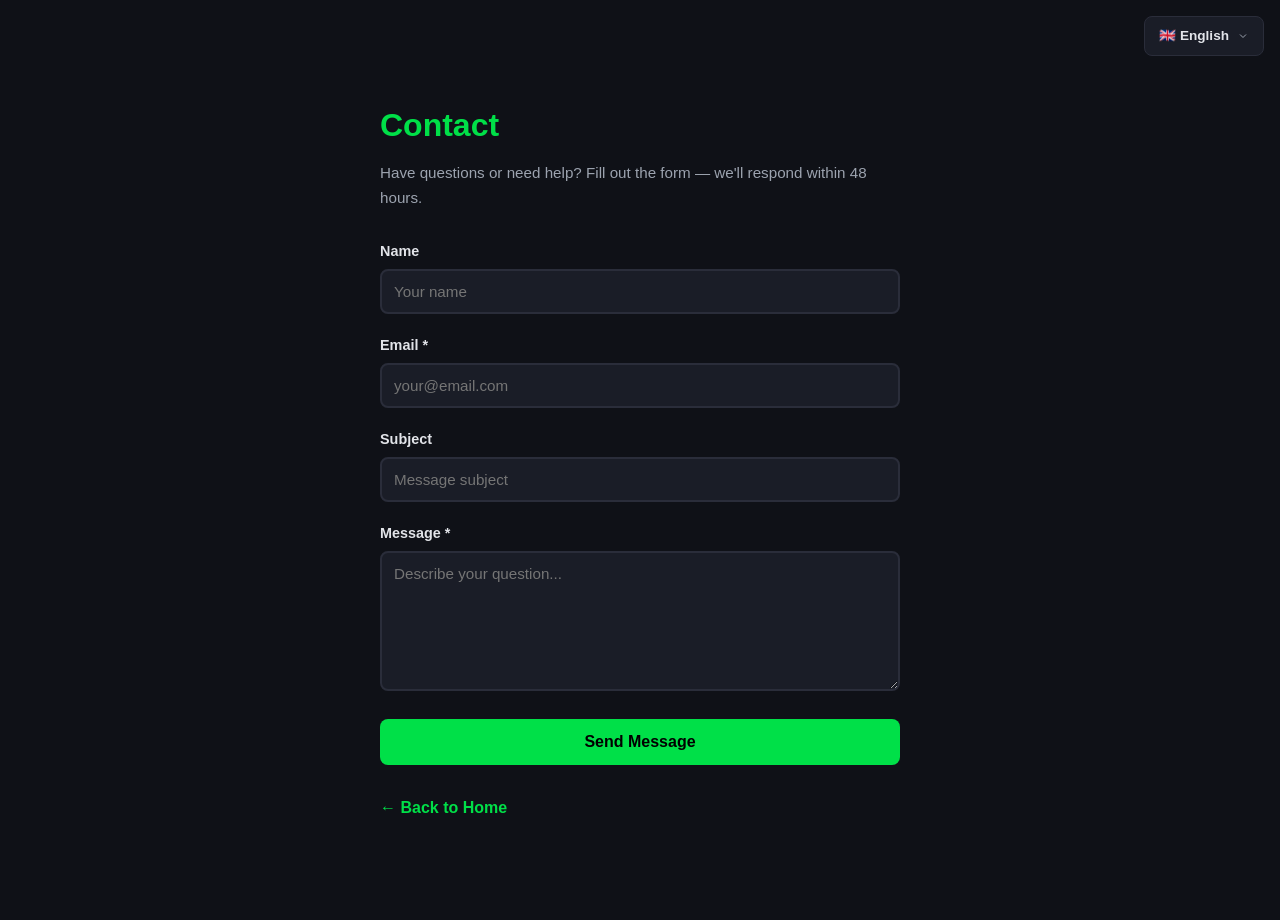
==== docs/contact/index.html @ e5996736 "FIX Update index.html" ====
<!DOCTYPE html>
<html lang="ru">
<head>
    <meta charset="UTF-8">
    <meta name="viewport" content="width=device-width, initial-scale=1.0">
    <title data-i18n="contact_title">Контакты | Cyber Security PRO</title>
    <link rel="stylesheet" href="../../css/style.css">
    <script src="../../js/translations.js"></script>
    <style>
        .doc-page { max-width: 600px; margin: 60px auto; padding: 40px; }
        .doc-page h1 { color: var(--green); margin-bottom: 10px; font-size: 2rem; }
        .doc-page > p { color: var(--text-secondary); margin-bottom: 30px; font-size: 0.95rem; }
        .form-group { margin-bottom: 20px; }
        .form-group label { display: block; color: var(--text); margin-bottom: 6px; font-size: 0.9rem; font-weight: 600; }
        .form-group input, .form-group textarea { 
            width: 100%; padding: 12px; background: var(--bg-card); 
            border: 2px solid var(--border); border-radius: var(--radius-sm); 
            color: var(--text); font-size: 0.95rem; font-family: var(--font);
            box-sizing: border-box;
        }
        .form-group input:focus, .form-group textarea:focus { border-color: var(--green); outline: none; }
        .form-group textarea { min-height: 140px; resize: vertical; }
        .btn-submit { 
            width: 100%; padding: 14px; background: var(--green); color: #000; 
            border: none; border-radius: var(--radius-sm); font-size: 1rem; 
            font-weight: 700; cursor: pointer; transition: all 0.2s;
        }
        .btn-submit:hover { background: var(--green-dark); }
        .btn-submit:disabled { opacity: 0.5; cursor: not-allowed; }
        .form-success { display: none; text-align: center; padding: 40px; color: var(--green); font-size: 1.1rem; }
        .form-error { color: var(--red); font-size: 0.85rem; margin-top: 4px; display: none; }
        .back-link { display: inline-block; margin-top: 30px; color: var(--green); text-decoration: none; font-weight: 600; }
        .back-link:hover { text-decoration: underline; }
        .honeypot { position: absolute; left: -9999px; opacity: 0; }
        .lang-switcher { position: fixed; top: 16px; right: 16px; z-index: 100; font-size: 0.8rem; }
        .lang-current { display: flex; align-items: center; gap: 8px; background: var(--bg-card); border: 1px solid var(--border); padding: 8px 14px; border-radius: var(--radius-sm); cursor: pointer; color: var(--text); font-weight: 600; white-space: nowrap; transition: all 0.2s; user-select: none; }
        .lang-current:hover { border-color: var(--green); }
        .lang-current.open { border-color: var(--green); box-shadow: 0 0 12px var(--green-glow); }
        .lang-current span { font-size: 0.85rem; }
        .lang-arrow { transition: transform 0.2s; color: var(--text-secondary); }
        .lang-current.open .lang-arrow { transform: rotate(180deg); }
        .lang-dropdown { position: absolute; top: calc(100% + 4px); right: 0; background: var(--bg-card); border: 1px solid var(--border); border-radius: var(--radius-sm); min-width: 180px; max-height: 320px; overflow-y: auto; box-shadow: 0 8px 24px rgba(0, 0, 0, 0.5); animation: fadeIn 0.15s ease; scrollbar-width: thin; scrollbar-color: var(--green) transparent; }
        .lang-dropdown::-webkit-scrollbar { width: 4px; }
        .lang-dropdown::-webkit-scrollbar-track { background: transparent; border-radius: 2px; }
        .lang-dropdown::-webkit-scrollbar-thumb { background: var(--green); border-radius: 2px; }
        @keyframes fadeIn { from { opacity: 0; transform: translateY(-4px); } to { opacity: 1; transform: translateY(0); } }
        .lang-option { display: flex; align-items: center; gap: 10px; padding: 10px 16px; cursor: pointer; color: var(--text-secondary); font-size: 0.85rem; transition: all 0.15s; }
        .lang-option:hover { background: rgba(0, 224, 72, 0.05); color: var(--text); }
        .lang-option.active { color: var(--green); font-weight: 700; background: rgba(0, 224, 72, 0.08); }
    </style>
</head>
<body>

<div id="lang-switcher" class="lang-switcher"></div>

<div class="doc-page">
    <h1 data-i18n="contact_title">Контакты</h1>
    <p data-i18n="contact_desc">Есть вопросы, предложения или нужна помощь? Заполните форму — мы ответим в течение 48 часов.</p>
    
    <form id="contact-form" onsubmit="return submitForm(event)">
        <div class="form-group">
            <label data-i18n="contact_name">Имя</label>
            <input type="text" name="name" data-i18n-placeholder="contact_name_placeholder" placeholder="Ваше имя">
        </div>
        <div class="form-group">
            <label data-i18n="contact_email">Email *</label>
            <input type="email" name="email" required data-i18n-placeholder="contact_email_placeholder" placeholder="your@email.com">
            <div class="form-error" id="email-error" data-i18n="contact_email_error">Введите корректный email</div>
        </div>
        <div class="form-group">
            <label data-i18n="contact_subject">Тема</label>
            <input type="text" name="subject" data-i18n-placeholder="contact_subject_placeholder" placeholder="Тема сообщения">
        </div>
        <div class="form-group">
            <label data-i18n="contact_message">Сообщение *</label>
            <textarea name="message" required data-i18n-placeholder="contact_message_placeholder" placeholder="Опишите ваш вопрос..."></textarea>
        </div>
        <input type="text" name="honeypot" class="honeypot" tabindex="-1" autocomplete="off">
        <button type="submit" class="btn-submit" data-i18n="contact_send">Отправить сообщение</button>
    </form>
    
    <div class="form-success" id="form-success">
        <div style="font-size: 3rem; margin-bottom: 16px;">✅</div>
        <p data-i18n="contact_success">Сообщение отправлено! Мы ответим в течение 48 часов.</p>
    </div>
    
    <a href="../../" class="back-link" data-i18n="back_home">← На главную</a>
</div>

<script>
var I18n = {
    current: 'ru',
    languages: {
        ru: { name: 'Русский', flag: '🇷🇺' },
        en: { name: 'English', flag: '🇬🇧' },
        de: { name: 'Deutsch', flag: '🇩🇪' },
        fr: { name: 'Français', flag: '🇫🇷' },
        it: { name: 'Italiano', flag: '🇮🇹' },
        es: { name: 'Español', flag: '🇪🇸' },
        pt: { name: 'Português', flag: '🇧🇷' },
        zh: { name: '中文', flag: '🇨🇳' },
        ja: { name: '日本語', flag: '🇯🇵' },
        ko: { name: '한국어', flag: '🇰🇷' }
    },
    init: function() {
        var lang = this.getSavedLanguage() || this.getBrowserLanguage();
        if (!this.languages[lang]) lang = 'en';
        this.setLanguage(lang);
        this.renderSwitcher();
    },
    getSavedLanguage: function() { return localStorage.getItem('cs_lang'); },
    getBrowserLanguage: function() {
        var lang = navigator.language || navigator.userLanguage || 'en';
        return lang.split('-')[0];
    },
    setLanguage: function(lang) {
        this.current = lang;
        localStorage.setItem('cs_lang', lang);
        document.documentElement.lang = lang;
        document.querySelectorAll('[data-i18n]').forEach(function(el) {
            var key = el.getAttribute('data-i18n');
            if (ContactTranslations[lang] && ContactTranslations[lang][key]) {
                el.textContent = ContactTranslations[lang][key];
            }
        });
        document.querySelectorAll('[data-i18n-placeholder]').forEach(function(el) {
            var key = el.getAttribute('data-i18n-placeholder');
            if (ContactTranslations[lang] && ContactTranslations[lang][key]) {
                el.placeholder = ContactTranslations[lang][key];
            }
        });
        document.querySelectorAll('.lang-option').forEach(function(opt) {
            opt.classList.toggle('active', opt.getAttribute('data-lang') === lang);
        });
        var currentBtn = document.querySelector('.lang-current span');
        if (currentBtn && this.languages[lang]) {
            currentBtn.textContent = this.languages[lang].flag + ' ' + this.languages[lang].name;
        }
    },
    renderSwitcher: function() {
        var container = document.getElementById('lang-switcher');
        if (!container) return;
        var current = this.languages[this.current] || this.languages['en'];
        var html = '<div class="lang-current" onclick="I18n.toggleSwitcher()"><span>' + current.flag + ' ' + current.name + '</span><svg class="lang-arrow" width="12" height="12" viewBox="0 0 24 24" fill="none" stroke="currentColor" stroke-width="2"><polyline points="6 9 12 15 18 9"/></svg></div><div class="lang-dropdown" id="lang-dropdown" style="display:none;">';
        for (var code in this.languages) {
            var lang = this.languages[code];
            var active = code === this.current ? ' active' : '';
            html += '<div class="lang-option' + active + '" data-lang="' + code + '" onclick="I18n.setLanguage(\'' + code + '\')"><span>' + lang.flag + ' ' + lang.name + '</span></div>';
        }
        html += '</div>';
        container.innerHTML = html;
    },
    toggleSwitcher: function() {
        var dropdown = document.getElementById('lang-dropdown');
        var btn = document.querySelector('.lang-current');
        if (dropdown) {
            var isOpen = dropdown.style.display === 'block';
            dropdown.style.display = isOpen ? 'none' : 'block';
            if (btn) btn.classList.toggle('open', !isOpen);
        }
    },
    closeDropdown: function() {
        var dropdown = document.getElementById('lang-dropdown');
        var btn = document.querySelector('.lang-current');
        if (dropdown) dropdown.style.display = 'none';
        if (btn) btn.classList.remove('open');
    }
};

document.addEventListener('click', function(e) {
    if (!e.target.closest('#lang-switcher')) I18n.closeDropdown();
});

var ContactTranslations = {
    ru: {
        contact_title: 'Контакты',
        contact_desc: 'Есть вопросы, предложения или нужна помощь? Заполните форму — мы ответим в течение 48 часов.',
        contact_name: 'Имя',
        contact_name_placeholder: 'Ваше имя',
        contact_email: 'Email *',
        contact_email_placeholder: 'your@email.com',
        contact_email_error: 'Введите корректный email',
        contact_subject: 'Тема',
        contact_subject_placeholder: 'Тема сообщения',
        contact_message: 'Сообщение *',
        contact_message_placeholder: 'Опишите ваш вопрос...',
        contact_send: 'Отправить сообщение',
        contact_success: 'Сообщение отправлено! Мы ответим в течение 48 часов.',
        back_home: '← На главную'
    },
    en: {
        contact_title: 'Contact',
        contact_desc: 'Have questions or need help? Fill out the form — we\'ll respond within 48 hours.',
        contact_name: 'Name',
        contact_name_placeholder: 'Your name',
        contact_email: 'Email *',
        contact_email_placeholder: 'your@email.com',
        contact_email_error: 'Enter a valid email',
        contact_subject: 'Subject',
        contact_subject_placeholder: 'Message subject',
        contact_message: 'Message *',
        contact_message_placeholder: 'Describe your question...',
        contact_send: 'Send Message',
        contact_success: 'Message sent! We\'ll respond within 48 hours.',
        back_home: '← Back to Home'
    },
    de: {
        contact_title: 'Kontakt',
        contact_desc: 'Haben Sie Fragen? Füllen Sie das Formular aus — wir antworten innerhalb von 48 Stunden.',
        contact_name: 'Name',
        contact_name_placeholder: 'Ihr Name',
        contact_email: 'Email *',
        contact_email_placeholder: 'ihre@email.de',
        contact_email_error: 'Gültige Email eingeben',
        contact_subject: 'Betreff',
        contact_subject_placeholder: 'Betreff der Nachricht',
        contact_message: 'Nachricht *',
        contact_message_placeholder: 'Beschreiben Sie Ihre Frage...',
        contact_send: 'Nachricht senden',
        contact_success: 'Nachricht gesendet! Wir antworten innerhalb von 48 Stunden.',
        back_home: '← Zur Startseite'
    },
    fr: {
        contact_title: 'Contact',
        contact_desc: 'Des questions? Remplissez le formulaire — nous répondons sous 48 heures.',
        contact_name: 'Nom',
        contact_name_placeholder: 'Votre nom',
        contact_email: 'Email *',
        contact_email_placeholder: 'votre@email.fr',
        contact_email_error: 'Email valide requis',
        contact_subject: 'Sujet',
        contact_subject_placeholder: 'Sujet du message',
        contact_message: 'Message *',
        contact_message_placeholder: 'Décrivez votre question...',
        contact_send: 'Envoyer',
        contact_success: 'Message envoyé! Nous répondons sous 48 heures.',
        back_home: "← Retour à l'accueil"
    },
    it: {
        contact_title: 'Contatti',
        contact_desc: 'Hai domande? Compila il modulo — rispondiamo entro 48 ore.',
        contact_name: 'Nome',
        contact_name_placeholder: 'Il tuo nome',
        contact_email: 'Email *',
        contact_email_placeholder: 'tua@email.it',
        contact_email_error: 'Inserisci email valida',
        contact_subject: 'Oggetto',
        contact_subject_placeholder: 'Oggetto del messaggio',
        contact_message: 'Messaggio *',
        contact_message_placeholder: 'Descrivi la tua domanda...',
        contact_send: 'Invia',
        contact_success: 'Messaggio inviato! Rispondiamo entro 48 ore.',
        back_home: '← Torna alla home'
    },
    es: {
        contact_title: 'Contacto',
        contact_desc: '¿Tiene preguntas? Rellene el formulario — respondemos en 48 horas.',
        contact_name: 'Nombre',
        contact_name_placeholder: 'Su nombre',
        contact_email: 'Email *',
        contact_email_placeholder: 'su@email.es',
        contact_email_error: 'Email válido requerido',
        contact_subject: 'Asunto',
        contact_subject_placeholder: 'Asunto del mensaje',
        contact_message: 'Mensaje *',
        contact_message_placeholder: 'Describa su pregunta...',
        contact_send: 'Enviar',
        contact_success: '¡Mensaje enviado! Respondemos en 48 horas.',
        back_home: '← Volver al inicio'
    },
    pt: {
        contact_title: 'Contato',
        contact_desc: 'Tem dúvidas? Preencha o formulário — respondemos em até 48 horas.',
        contact_name: 'Nome',
        contact_name_placeholder: 'Seu nome',
        contact_email: 'Email *',
        contact_email_placeholder: 'seu@email.com.br',
        contact_email_error: 'Email válido obrigatório',
        contact_subject: 'Assunto',
        contact_subject_placeholder: 'Assunto da mensagem',
        contact_message: 'Mensagem *',
        contact_message_placeholder: 'Descreva sua dúvida...',
        contact_send: 'Enviar',
        contact_success: 'Mensagem enviada! Respondemos em até 48 horas.',
        back_home: '← Voltar ao início'
    },
    zh: {
        contact_title: '联系我们',
        contact_desc: '有问题？填写表格—我们在48小时内回复。',
        contact_name: '姓名',
        contact_name_placeholder: '您的姓名',
        contact_email: '邮箱 *',
        contact_email_placeholder: 'your@email.com',
        contact_email_error: '请输入有效邮箱',
        contact_subject: '主题',
        contact_subject_placeholder: '消息主题',
        contact_message: '消息 *',
        contact_message_placeholder: '描述您的问题...',
        contact_send: '发送消息',
        contact_success: '消息已发送！我们在48小时内回复。',
        back_home: '← 返回首页'
    },
    ja: {
        contact_title: 'お問い合わせ',
        contact_desc: 'ご質問がありますか？フォームにご記入ください—48時間以内に回答します。',
        contact_name: 'お名前',
        contact_name_placeholder: 'お名前',
        contact_email: 'メールアドレス *',
        contact_email_placeholder: 'your@email.jp',
        contact_email_error: '有効なメールアドレスを入力',
        contact_subject: '件名',
        contact_subject_placeholder: 'メッセージの件名',
        contact_message: 'メッセージ *',
        contact_message_placeholder: 'ご質問内容を記入...',
        contact_send: '送信',
        contact_success: '送信しました！48時間以内に回答します。',
        back_home: '← ホームに戻る'
    },
    ko: {
        contact_title: '문의하기',
        contact_desc: '질문이 있으신가요? 양식을 작성해 주세요—48시간 이내에 답변드립니다.',
        contact_name: '이름',
        contact_name_placeholder: '이름',
        contact_email: '이메일 *',
        contact_email_placeholder: 'your@email.kr',
        contact_email_error: '유효한 이메일을 입력하세요',
        contact_subject: '제목',
        contact_subject_placeholder: '메시지 제목',
        contact_message: '메시지 *',
        contact_message_placeholder: '질문 내용을 설명해 주세요...',
        contact_send: '보내기',
        contact_success: '전송되었습니다! 48시간 이내에 답변드립니다.',
        back_home: '← 홈으로'
    }
};

for (var lang in ContactTranslations) {
    if (lang === 'en') continue;
    for (var key in ContactTranslations.en) {
        if (!ContactTranslations[lang][key]) {
            ContactTranslations[lang][key] = ContactTranslations.en[key];
        }
    }
}

async function submitForm(e) {
    e.preventDefault();
    var form = document.getElementById('contact-form');
    var success = document.getElementById('form-success');
    var emailError = document.getElementById('email-error');
    var btn = form.querySelector('.btn-submit');
    
    var email = form.email.value.trim();
    if (!email.includes('@') || !email.includes('.')) {
        emailError.style.display = 'block';
        return false;
    }
    emailError.style.display = 'none';
    
    var data = {
        name: form.name.value.trim(),
        email: email,
        subject: form.subject.value.trim(),
        message: form.message.value.trim(),
        honeypot: form.honeypot.value
    };
    
    btn.textContent = '⏳ Отправка...';
    btn.disabled = true;
    
    try {
        var resp = await fetch('../../api/send-message.php', {
            method: 'POST',
            headers: {'Content-Type': 'application/json'},
            body: JSON.stringify(data)
        });
        if (resp.ok) {
            form.style.display = 'none';
            success.style.display = 'block';
        } else {
            alert('Ошибка отправки. Попробуйте позже.');
        }
    } catch (err) {
        alert('Ошибка соединения.');
    }
    
    btn.textContent = ContactTranslations[I18n.current].contact_send || 'Send Message';
    btn.disabled = false;
    return false;
}

document.addEventListener('DOMContentLoaded', function() { I18n.init(); });
</script>
</body>
</html>
---- css/style.css ----
/* ============================================ */
/* RESET & BASE */
/* ============================================ */
:root {
    --bg: #0f1117;
    --bg-card: #1a1d27;
    --bg-card-hover: #1e2130;
    --border: #2a2d3a;
    --border-light: rgba(255, 255, 255, 0.06);
    --text: #e2e4e9;
    --text-secondary: #9ca3af;
    --text-muted: #6b7280;
    --green: #00e048;
    --green-dark: #00b038;
    --green-glow: rgba(0, 224, 72, 0.15);
    --red: #ff4040;
    --yellow: #ffb800;
    --blue: #00c0e8;
    --radius: 12px;
    --radius-sm: 8px;
    --font: 'Inter', -apple-system, BlinkMacSystemFont, 'Segoe UI', Roboto, sans-serif;
}

* { margin: 0; padding: 0; box-sizing: border-box; }
html { scroll-behavior: smooth; }

body {
    font-family: var(--font);
    background: var(--bg);
    color: var(--text);
    line-height: 1.6;
    -webkit-font-smoothing: antialiased;
}

.container { max-width: 1200px; margin: 0 auto; padding: 0 24px; }

/* ============================================ */
/* SECTION TITLES */
/* ============================================ */
.section-title {
    font-size: 2.2rem; font-weight: 900; color: #fff;
    text-align: center; margin-bottom: 12px;
}

.section-subtitle {
    font-size: 1.1rem; color: var(--text-secondary);
    text-align: center; max-width: 700px; margin: 0 auto 50px;
}

/* ============================================ */
/* HERO */
/* ============================================ */
.hero {
    padding: 100px 0 80px; text-align: center;
    background: radial-gradient(ellipse at 50% 0%, rgba(0, 224, 72, 0.08) 0%, transparent 60%);
}

.hero-logo { display: flex; align-items: center; justify-content: center; gap: 12px; margin-bottom: 30px; }
.hero-shield { font-size: 3.5rem; filter: drop-shadow(0 0 25px rgba(0, 224, 72, 0.5)); }
.hero-brand { font-size: 2.5rem; font-weight: 900; color: #fff; letter-spacing: -0.02em; }
.hero-badge-pro { background: var(--green); color: #000; padding: 6px 18px; border-radius: 8px; font-size: 1rem; font-weight: 800; letter-spacing: 0.05em; }

.hero-title { font-size: 3.5rem; font-weight: 900; color: #fff; line-height: 1.2; margin-bottom: 20px; }
.text-green { color: var(--green); text-shadow: 0 0 50px rgba(0, 224, 72, 0.4); }

.hero-subtitle { font-size: 1.2rem; color: var(--text-secondary); max-width: 750px; margin: 0 auto 35px; line-height: 1.7; }

.hero-buttons { display: flex; gap: 16px; justify-content: center; flex-wrap: wrap; margin-bottom: 60px; }

.btn { display: inline-block; padding: 16px 32px; border-radius: var(--radius-sm); font-weight: 700; font-size: 1.05rem; text-decoration: none; cursor: pointer; transition: all 0.2s; }
.btn-green { background: var(--green); color: #000; box-shadow: 0 0 30px rgba(0, 224, 72, 0.3); }
.btn-green:hover { background: var(--green-dark); box-shadow: 0 0 50px rgba(0, 224, 72, 0.5); transform: translateY(-2px); }
.btn-outline { background: transparent; color: var(--text); border: 2px solid var(--border); }
.btn-outline:hover { border-color: var(--green); color: var(--green); }

.hero-stats { display: flex; justify-content: center; gap: 60px; flex-wrap: wrap; }
.stat { text-align: center; }
.stat-number { display: block; font-size: 2.5rem; font-weight: 900; color: var(--green); text-shadow: 0 0 20px rgba(0, 224, 72, 0.3); }
.stat-label { font-size: 0.85rem; color: var(--text-secondary); margin-top: 4px; }

/* ============================================ */
/* THREATS */
/* ============================================ */
.threats { padding: 80px 0; }
.threats-grid { display: grid; grid-template-columns: repeat(4, 1fr); gap: 20px; }
.threat-card { background: var(--bg-card); border: 1px solid var(--border); border-radius: var(--radius); padding: 30px; transition: all 0.2s; }
.threat-card:hover { border-color: var(--green); box-shadow: 0 0 25px var(--green-glow); transform: translateY(-2px); }
.threat-icon { font-size: 2.5rem; margin-bottom: 16px; }
.threat-card h3 { font-size: 1.05rem; color: #fff; margin-bottom: 10px; }
.threat-card p { font-size: 0.88rem; color: var(--text-secondary); line-height: 1.65; }

/* ============================================ */
/* COMPARISON TABLE */
/* ============================================ */
.comparison { padding: 80px 0; background: rgba(255, 255, 255, 0.01); }
.comparison-table-wrap { overflow-x: auto; }
.comparison-table { width: 100%; border-collapse: collapse; font-size: 0.9rem; }
.comparison-table th { padding: 14px 20px; text-align: left; color: var(--text-secondary); font-weight: 700; text-transform: uppercase; font-size: 0.75rem; letter-spacing: 0.05em; border-bottom: 2px solid var(--border); }
.col-free { color: var(--text-secondary) !important; }
.col-pro { color: var(--green) !important; }
.comparison-table td { padding: 12px 20px; border-bottom: 1px solid var(--border-light); color: var(--text); }
.comparison-table tr:hover td { background: rgba(0, 224, 72, 0.02); }
.comparison-table .divider td { padding: 20px 20px 10px; color: var(--green); font-weight: 700; font-size: 0.85rem; border-bottom: 2px solid var(--border); background: none !important; }

/* ============================================ */
/* PRO FEATURES */
/* ============================================ */
.pro-features { padding: 80px 0; }
.pro-features-grid { display: grid; grid-template-columns: repeat(2, 1fr); gap: 20px; }
.pro-feature-card { background: var(--bg-card); border: 1px solid var(--border); border-radius: var(--radius); padding: 30px; transition: all 0.2s; }
.pro-feature-card:hover { border-color: var(--green); box-shadow: 0 0 25px var(--green-glow); }
.pro-feature-card h3 { font-size: 1.1rem; color: var(--green); margin-bottom: 12px; }
.pro-feature-card p { font-size: 0.9rem; color: var(--text-secondary); line-height: 1.7; }

/* ============================================ */
/* PRICING */
/* ============================================ */
.pricing-section { padding: 80px 0; background: rgba(255, 255, 255, 0.01); }
.pricing { display: grid; grid-template-columns: repeat(3, 1fr); gap: 24px; margin-bottom: 30px; }
.plan { background: var(--bg-card); border: 2px solid var(--border); border-radius: var(--radius); padding: 35px 30px; text-align: center; transition: all 0.3s; position: relative; display: flex; flex-direction: column; }
.plan:hover { border-color: var(--green); box-shadow: 0 0 30px var(--green-glow); transform: translateY(-4px); }
.plan.featured { border-color: var(--green); box-shadow: 0 0 40px var(--green-glow); }
.plan-badge { position: absolute; top: -14px; left: 50%; transform: translateX(-50%); background: var(--green); color: #000; padding: 6px 20px; border-radius: 20px; font-size: 0.8rem; font-weight: 700; }
.plan-name { font-size: 1.3rem; font-weight: 700; color: #fff; margin-bottom: 8px; }
.plan-price { font-size: 2.5rem; font-weight: 900; color: var(--green); margin-bottom: 8px; }
.plan-price span { font-size: 0.9rem; color: var(--text-secondary); font-weight: 400; }
.plan-price span:last-child {
    font-size: 0.9rem;
    color: var(--text-secondary);
    font-weight: 400;
}
.plan-desc { font-size: 0.85rem; color: var(--text-muted); margin-bottom: 20px; }
.plan ul { list-style: none; text-align: left; margin-bottom: 25px; flex-grow: 1; }
.plan li { padding: 8px 0; color: var(--text-secondary); font-size: 0.9rem; border-bottom: 1px solid var(--border-light); }
.plan li:last-child { border-bottom: none; }
.btn-buy { width: 100%; padding: 14px; background: var(--green); color: #000; border: none; border-radius: var(--radius-sm); font-size: 1rem; font-weight: 700; cursor: pointer; transition: all 0.2s; margin-top: auto; }
.btn-buy:hover { background: var(--green-dark); box-shadow: 0 0 30px rgba(0, 224, 72, 0.4); }
.payment-methods { text-align: center; color: var(--text-secondary); font-size: 0.9rem; padding: 16px; background: var(--bg-card); border-radius: var(--radius); border: 1px solid var(--border); }

/* ============================================ */
/* HOW IT WORKS */
/* ============================================ */
.how-it-works { padding: 80px 0; }
.steps { display: grid; grid-template-columns: repeat(4, 1fr); gap: 24px; }
.step { text-align: center; padding: 30px 20px; background: var(--bg-card); border: 1px solid var(--border); border-radius: var(--radius); transition: all 0.2s; }
.step:hover { border-color: var(--green); }
.step-number { display: flex; align-items: center; justify-content: center; width: 50px; height: 50px; background: var(--green); color: #000; border-radius: 50%; font-size: 1.3rem; font-weight: 900; margin: 0 auto 16px; }
.step h3 { font-size: 1rem; color: #fff; margin-bottom: 8px; }
.step p { font-size: 0.85rem; color: var(--text-secondary); }

/* ============================================ */
/* FAQ */
/* ============================================ */
.faq { padding: 80px 0; background: rgba(255, 255, 255, 0.01); }
.faq-item { background: var(--bg-card); border: 1px solid var(--border); border-radius: var(--radius); padding: 24px 30px; margin-bottom: 16px; transition: all 0.2s; }
.faq-item:hover { border-color: rgba(0, 224, 72, 0.2); }
.faq-item h3 { font-size: 1.05rem; color: var(--green); margin-bottom: 8px; }
.faq-item p { font-size: 0.9rem; color: var(--text-secondary); line-height: 1.65; }
.faq-item a { color: var(--green); text-decoration: underline; }

/* ============================================ */
/* CTA FINAL */
/* ============================================ */
.cta-final {
    padding: 80px 0;
    background: linear-gradient(180deg, rgba(0, 224, 72, 0.02) 0%, transparent 40%);
}

.cta-final-grid {
    display: grid;
    grid-template-columns: repeat(3, 1fr);
    gap: 24px;
}

.cta-card {
    background: var(--bg-card);
    border: 1px solid var(--border);
    border-radius: var(--radius);
    padding: 35px 30px;
    transition: all 0.3s;
    display: flex;
    flex-direction: column;
}

.cta-card:hover {
    border-color: var(--green);
    box-shadow: 0 0 30px var(--green-glow);
    transform: translateY(-2px);
}

.cta-card-guarantee {
    border-color: rgba(0, 224, 72, 0.2);
}

.cta-card-action {
    background: linear-gradient(135deg, rgba(0, 224, 72, 0.05), rgba(0, 192, 232, 0.03));
    border-color: rgba(0, 224, 72, 0.3);
}

.cta-card-icon {
    font-size: 2.5rem;
    margin-bottom: 16px;
}

.cta-card h3 {
    font-size: 1.15rem;
    color: #fff;
    margin-bottom: 20px;
    font-weight: 700;
}

.cta-stats-list {
    list-style: none;
    flex-grow: 1;
}

.cta-stats-list li {
    padding: 10px 0;
    color: var(--text-secondary);
    font-size: 0.9rem;
    border-bottom: 1px solid var(--border-light);
    display: flex;
    align-items: center;
    gap: 8px;
}

.cta-stats-list li:last-child {
    border-bottom: none;
}

.cta-stat-num {
    color: var(--green);
    font-weight: 700;
    font-family: var(--font-mono, monospace);
    font-size: 0.9rem;
    white-space: nowrap;
}

.cta-guarantee-list {
    list-style: none;
    flex-grow: 1;
}

.cta-guarantee-list li {
    padding: 10px 0;
    color: var(--text-secondary);
    font-size: 0.9rem;
    border-bottom: 1px solid var(--border-light);
}

.cta-guarantee-list li:last-child {
    border-bottom: none;
}

.cta-card-action p {
    color: var(--text-secondary);
    font-size: 0.9rem;
    margin-bottom: 20px;
}

.cta-buttons {
    display: flex;
    flex-direction: column;
    gap: 12px;
    margin-bottom: 20px;
}

.cta-buttons .btn {
    text-align: center;
}

.cta-contact {
    margin-top: auto;
    font-size: 0.85rem;
    color: var(--text-secondary);
}

.cta-contact a {
    color: var(--green);
    text-decoration: none;
}

.cta-contact a:hover {
    text-decoration: underline;
}

@media (max-width: 900px) {
    .cta-final-grid {
        grid-template-columns: 1fr;
    }
}

/* ============================================ */
/* FOOTER */
/* ============================================ */
.footer { padding: 40px 0; text-align: center; border-top: 1px solid var(--border); color: var(--text-secondary); font-size: 0.85rem; }
.footer a { color: var(--green); text-decoration: none; }
.footer a:hover { text-decoration: underline; }
.copyright { color: var(--text-muted); font-size: 0.75rem; margin-top: 12px; }
.footer-links {
    margin: 12px 0;
    font-size: 0.8rem;
}

.footer-links a {
    color: var(--text-secondary);
    text-decoration: underline;
}

.footer-links a:hover {
    color: var(--green);
}

.footer-links span {
    color: var(--text-muted);
    margin: 0 8px;
}

/* ============================================ */
/* MODAL */
/* ============================================ */
.modal { position: fixed; top: 0; left: 0; right: 0; bottom: 0; background: rgba(0, 0, 0, 0.8); display: flex; align-items: center; justify-content: center; z-index: 1000; }
.modal-content { background: var(--bg-card); border: 2px solid var(--border); border-radius: var(--radius); padding: 35px; max-width: 420px; width: 100%; text-align: center; }
.modal-content h2 { font-size: 1.2rem; color: #fff; margin-bottom: 8px; }
.modal-content p { font-size: 0.85rem; color: var(--text-secondary); margin-bottom: 20px; }
.modal-content input { width: 100%; padding: 12px; background: #111318; border: 2px solid var(--border); border-radius: var(--radius-sm); color: #fff; font-size: 1rem; margin-bottom: 16px; }
.modal-content input:focus { border-color: var(--green); outline: none; }
.btn-cancel { background: transparent; color: var(--text-secondary); border: 1px solid var(--border); padding: 12px 24px; border-radius: var(--radius-sm); cursor: pointer; margin-top: 8px; font-size: 0.9rem; }

/* ============================================ */
/* RESPONSIVE */
/* ============================================ */
@media (max-width: 1000px) { .threats-grid { grid-template-columns: repeat(2, 1fr); } }
@media (max-width: 768px) {
    .threats-grid, .pro-features-grid, .pricing, .steps { grid-template-columns: 1fr; }
    .hero-title { font-size: 2rem; }
    .hero-brand { font-size: 1.5rem; }
    .hero-shield { font-size: 2.5rem; }
    .hero-stats { gap: 30px; }
    .section-title { font-size: 1.6rem; }
}

/* ============================================ */
/* LANGUAGE SWITCHER */
/* ============================================ */
.lang-switcher {
    position: fixed;
    top: 16px;
    right: 16px;
    z-index: 100;
    font-size: 0.8rem;
}

.lang-current {
    display: flex;
    align-items: center;
    gap: 8px;
    background: var(--bg-card);
    border: 1px solid var(--border);
    padding: 8px 14px;
    border-radius: var(--radius-sm);
    cursor: pointer;
    color: var(--text);
    font-weight: 600;
    white-space: nowrap;
    transition: all 0.2s;
    user-select: none;
}

.lang-current:hover {
    border-color: var(--green);
}

.lang-current.open {
    border-color: var(--green);
    box-shadow: 0 0 12px var(--green-glow);
}

.lang-current span {
    font-size: 0.85rem;
}

.lang-arrow {
    transition: transform 0.2s;
    color: var(--text-secondary);
}

.lang-current.open .lang-arrow {
    transform: rotate(180deg);
}

.lang-dropdown {
    position: absolute;
    top: calc(100% + 4px);
    right: 0;
    background: var(--bg-card);
    border: 1px solid var(--border);
    border-radius: var(--radius-sm);
    min-width: 180px;
    max-height: 320px;
    overflow-y: auto;
    box-shadow: 0 8px 24px rgba(0, 0, 0, 0.5);
    animation: fadeIn 0.15s ease;
    scrollbar-width: thin;
    scrollbar-color: var(--green) transparent;
}

.lang-dropdown::-webkit-scrollbar {
    width: 4px;
}

.lang-dropdown::-webkit-scrollbar-track {
    background: transparent;
    border-radius: 2px;
}

.lang-dropdown::-webkit-scrollbar-thumb {
    background: var(--green);
    border-radius: 2px;
}

.lang-dropdown::-webkit-scrollbar-thumb:hover {
    background: var(--green-dark);
}

@keyframes fadeIn {
    from { opacity: 0; transform: translateY(-4px); }
    to { opacity: 1; transform: translateY(0); }
}

.lang-option {
    display: flex;
    align-items: center;
    gap: 10px;
    padding: 10px 16px;
    cursor: pointer;
    color: var(--text-secondary);
    font-size: 0.85rem;
    transition: all 0.15s;
}

.lang-option:hover {
    background: rgba(0, 224, 72, 0.05);
    color: var(--text);
}

.lang-option.active {
    color: var(--green);
    font-weight: 700;
    background: rgba(0, 224, 72, 0.08);
}

.lang-flag {
    font-size: 1.1rem;
}

.lang-name {
    flex: 1;
}
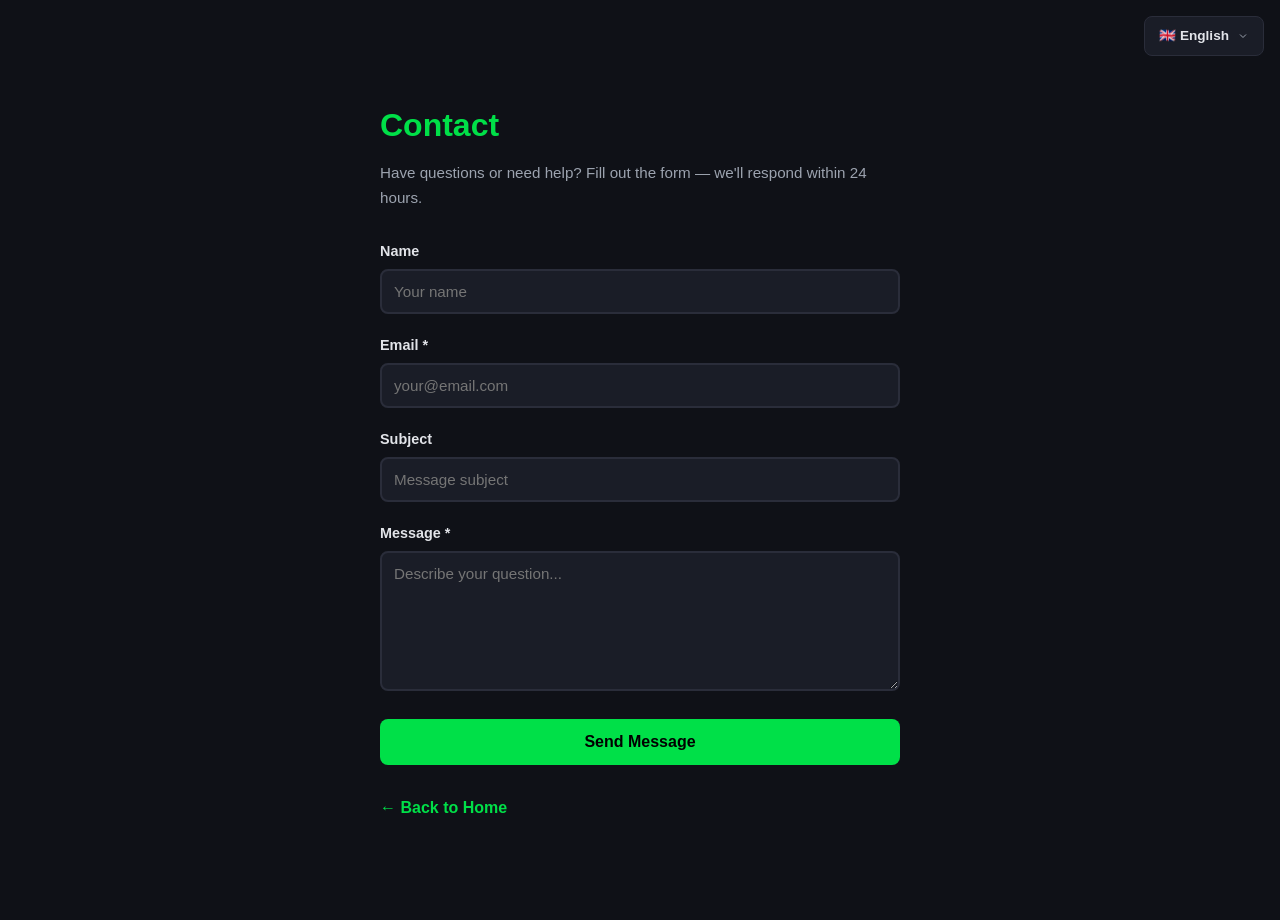
==== commit 222143ce: "FIX Update index.html" ====
--- a/docs/contact/index.html
+++ b/docs/contact/index.html
@@ -55,7 +55,7 @@
 
 <div class="doc-page">
     <h1 data-i18n="contact_title">Контакты</h1>
-    <p data-i18n="contact_desc">Есть вопросы, предложения или нужна помощь? Заполните форму — мы ответим в течение 48 часов.</p>
+    <p data-i18n="contact_desc">Есть вопросы, предложения или нужна помощь? Заполните форму — мы ответим в течение 24 часов.</p>
     
     <form id="contact-form" onsubmit="return submitForm(event)">
         <div class="form-group">
@@ -81,7 +81,7 @@
     
     <div class="form-success" id="form-success">
         <div style="font-size: 3rem; margin-bottom: 16px;">✅</div>
-        <p data-i18n="contact_success">Сообщение отправлено! Мы ответим в течение 48 часов.</p>
+        <p data-i18n="contact_success">Сообщение отправлено! Мы ответим в течение 24 часов.</p>
     </div>
     
     <a href="../../" class="back-link" data-i18n="back_home">← На главную</a>
@@ -174,7 +174,7 @@
 var ContactTranslations = {
     ru: {
         contact_title: 'Контакты',
-        contact_desc: 'Есть вопросы, предложения или нужна помощь? Заполните форму — мы ответим в течение 48 часов.',
+        contact_desc: 'Есть вопросы, предложения или нужна помощь? Заполните форму — мы ответим в течение 24 часов.',
         contact_name: 'Имя',
         contact_name_placeholder: 'Ваше имя',
         contact_email: 'Email *',
@@ -185,12 +185,12 @@
         contact_message: 'Сообщение *',
         contact_message_placeholder: 'Опишите ваш вопрос...',
         contact_send: 'Отправить сообщение',
-        contact_success: 'Сообщение отправлено! Мы ответим в течение 48 часов.',
+        contact_success: 'Сообщение отправлено! Мы ответим в течение 24 часов.',
         back_home: '← На главную'
     },
     en: {
         contact_title: 'Contact',
-        contact_desc: 'Have questions or need help? Fill out the form — we\'ll respond within 48 hours.',
+        contact_desc: 'Have questions or need help? Fill out the form — we\'ll respond within 24 hours.',
         contact_name: 'Name',
         contact_name_placeholder: 'Your name',
         contact_email: 'Email *',
@@ -201,12 +201,12 @@
         contact_message: 'Message *',
         contact_message_placeholder: 'Describe your question...',
         contact_send: 'Send Message',
-        contact_success: 'Message sent! We\'ll respond within 48 hours.',
+        contact_success: 'Message sent! We\'ll respond within 24 hours.',
         back_home: '← Back to Home'
     },
     de: {
         contact_title: 'Kontakt',
-        contact_desc: 'Haben Sie Fragen? Füllen Sie das Formular aus — wir antworten innerhalb von 48 Stunden.',
+        contact_desc: 'Haben Sie Fragen? Füllen Sie das Formular aus — wir antworten innerhalb von 24 Stunden.',
         contact_name: 'Name',
         contact_name_placeholder: 'Ihr Name',
         contact_email: 'Email *',
@@ -217,12 +217,12 @@
         contact_message: 'Nachricht *',
         contact_message_placeholder: 'Beschreiben Sie Ihre Frage...',
         contact_send: 'Nachricht senden',
-        contact_success: 'Nachricht gesendet! Wir antworten innerhalb von 48 Stunden.',
+        contact_success: 'Nachricht gesendet! Wir antworten innerhalb von 24 Stunden.',
         back_home: '← Zur Startseite'
     },
     fr: {
         contact_title: 'Contact',
-        contact_desc: 'Des questions? Remplissez le formulaire — nous répondons sous 48 heures.',
+        contact_desc: 'Des questions? Remplissez le formulaire — nous répondons sous 24 heures.',
         contact_name: 'Nom',
         contact_name_placeholder: 'Votre nom',
         contact_email: 'Email *',
@@ -233,12 +233,12 @@
         contact_message: 'Message *',
         contact_message_placeholder: 'Décrivez votre question...',
         contact_send: 'Envoyer',
-        contact_success: 'Message envoyé! Nous répondons sous 48 heures.',
+        contact_success: 'Message envoyé! Nous répondons sous 24 heures.',
         back_home: "← Retour à l'accueil"
     },
     it: {
         contact_title: 'Contatti',
-        contact_desc: 'Hai domande? Compila il modulo — rispondiamo entro 48 ore.',
+        contact_desc: 'Hai domande? Compila il modulo — rispondiamo entro 24 ore.',
         contact_name: 'Nome',
         contact_name_placeholder: 'Il tuo nome',
         contact_email: 'Email *',
@@ -249,12 +249,12 @@
         contact_message: 'Messaggio *',
         contact_message_placeholder: 'Descrivi la tua domanda...',
         contact_send: 'Invia',
-        contact_success: 'Messaggio inviato! Rispondiamo entro 48 ore.',
+        contact_success: 'Messaggio inviato! Rispondiamo entro 24 ore.',
         back_home: '← Torna alla home'
     },
     es: {
         contact_title: 'Contacto',
-        contact_desc: '¿Tiene preguntas? Rellene el formulario — respondemos en 48 horas.',
+        contact_desc: '¿Tiene preguntas? Rellene el formulario — respondemos en 24 horas.',
         contact_name: 'Nombre',
         contact_name_placeholder: 'Su nombre',
         contact_email: 'Email *',
@@ -265,12 +265,12 @@
         contact_message: 'Mensaje *',
         contact_message_placeholder: 'Describa su pregunta...',
         contact_send: 'Enviar',
-        contact_success: '¡Mensaje enviado! Respondemos en 48 horas.',
+        contact_success: '¡Mensaje enviado! Respondemos en 24 horas.',
         back_home: '← Volver al inicio'
     },
     pt: {
         contact_title: 'Contato',
-        contact_desc: 'Tem dúvidas? Preencha o formulário — respondemos em até 48 horas.',
+        contact_desc: 'Tem dúvidas? Preencha o formulário — respondemos em até 24 horas.',
         contact_name: 'Nome',
         contact_name_placeholder: 'Seu nome',
         contact_email: 'Email *',
@@ -281,12 +281,12 @@
         contact_message: 'Mensagem *',
         contact_message_placeholder: 'Descreva sua dúvida...',
         contact_send: 'Enviar',
-        contact_success: 'Mensagem enviada! Respondemos em até 48 horas.',
+        contact_success: 'Mensagem enviada! Respondemos em até 24 horas.',
         back_home: '← Voltar ao início'
     },
     zh: {
         contact_title: '联系我们',
-        contact_desc: '有问题？填写表格—我们在48小时内回复。',
+        contact_desc: '有问题？填写表格—我们在24小时内回复。',
         contact_name: '姓名',
         contact_name_placeholder: '您的姓名',
         contact_email: '邮箱 *',
@@ -302,7 +302,7 @@
     },
     ja: {
         contact_title: 'お問い合わせ',
-        contact_desc: 'ご質問がありますか？フォームにご記入ください—48時間以内に回答します。',
+        contact_desc: 'ご質問がありますか？フォームにご記入ください—24時間以内に回答します。',
         contact_name: 'お名前',
         contact_name_placeholder: 'お名前',
         contact_email: 'メールアドレス *',
@@ -313,12 +313,12 @@
         contact_message: 'メッセージ *',
         contact_message_placeholder: 'ご質問内容を記入...',
         contact_send: '送信',
-        contact_success: '送信しました！48時間以内に回答します。',
+        contact_success: '送信しました！24時間以内に回答します。',
         back_home: '← ホームに戻る'
     },
     ko: {
         contact_title: '문의하기',
-        contact_desc: '질문이 있으신가요? 양식을 작성해 주세요—48시간 이내에 답변드립니다.',
+        contact_desc: '질문이 있으신가요? 양식을 작성해 주세요—24시간 이내에 답변드립니다.',
         contact_name: '이름',
         contact_name_placeholder: '이름',
         contact_email: '이메일 *',
@@ -329,7 +329,7 @@
         contact_message: '메시지 *',
         contact_message_placeholder: '질문 내용을 설명해 주세요...',
         contact_send: '보내기',
-        contact_success: '전송되었습니다! 48시간 이내에 답변드립니다.',
+        contact_success: '전송되었습니다! 24시간 이내에 답변드립니다.',
         back_home: '← 홈으로'
     }
 };
